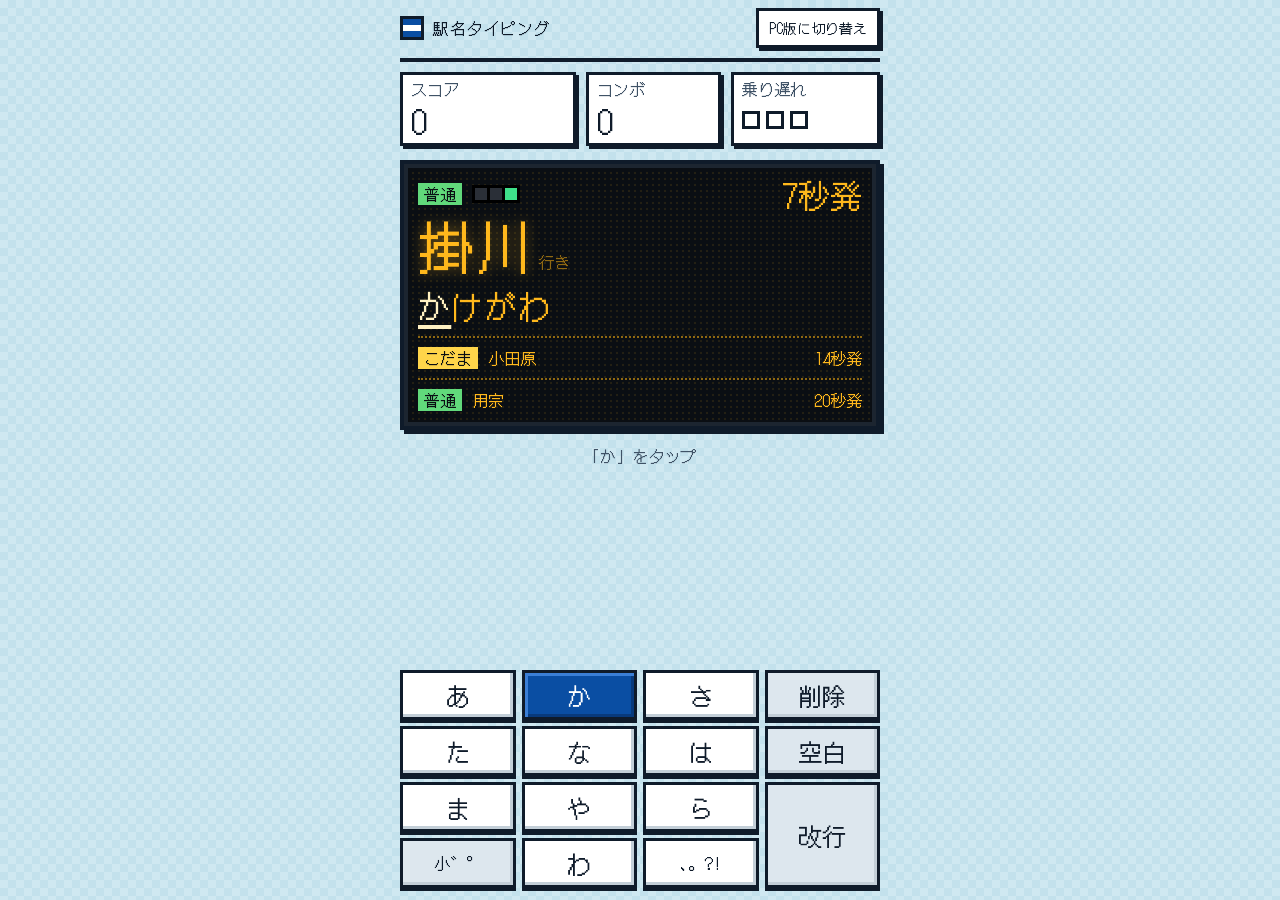
==== play.html @ 7729de99 "分割 分割しました。" ====
<!doctype html>
<html lang="ja" data-mode="mobile">
<head>
<meta charset="utf-8">
<meta name="viewport" content="width=device-width,initial-scale=1,viewport-fit=cover">
<title>駅名タイピング プレイ中</title>
<link rel="preconnect" href="https://fonts.googleapis.com">
<link rel="preconnect" href="https://fonts.gstatic.com" crossorigin>
<link href="https://fonts.googleapis.com/css2?family=DotGothic16&display=swap" rel="stylesheet">
<link rel="stylesheet" href="css/base.css">
<link rel="stylesheet" href="css/board.css">
<link rel="stylesheet" href="css/play.css">
<link rel="stylesheet" href="css/keys.css">
<script src="js/mode.js"></script>
</head>
<body>
<div class="app" id="app">
  <header class="top">
    <div class="brand">
      <svg width="24" height="24" viewBox="0 0 8 8" shape-rendering="crispEdges" aria-hidden="true"><rect width="8" height="8" fill="#0f1b2a"/><rect x="1" y="1" width="6" height="6" fill="#0a4ea3"/><rect x="1" y="3" width="6" height="2" fill="#fff"/><rect x="3" y="2" width="2" height="4" fill="#0a4ea3"/><rect x="3" y="3" width="2" height="2" fill="#fff"/></svg>
      <span class="name">駅名タイピング</span>
    </div>
    <button type="button" class="mode" id="modeBtn">PC版に切り替え</button>
  </header>

  <main class="stage">
    <section class="screen">
      <div class="hud">
        <div class="cell"><span class="lab">スコア</span><span class="val" id="scoreEl">0</span></div>
        <div class="cell"><span class="lab">コンボ</span><span class="val"><span id="comboEl">0</span><span class="mult" id="multEl"></span></span></div>
        <div class="cell"><span class="lab">乗り遅れ</span><span class="lives" id="lives" aria-label="乗り遅れ回数"><i></i><i></i><i></i></span></div>
      </div>
      <div class="board" id="board">
        <div class="brow front" id="rowF">
          <div class="meta"><span class="ty" id="fTy">普通</span><span class="sig" id="sig" data-s="g"><i class="r"></i><i class="y"></i><i class="g"></i></span><span class="tm" id="fTm">0秒発</span></div>
          <div class="dest"><span id="dest"></span><small>行き</small></div>
          <div class="yomi" id="yomi"></div>
          <div class="romaji" id="romaji"></div>
        </div>
        <div class="sub" id="row2"><span class="ty"></span><span class="dst"></span><span class="tm"></span></div>
        <div class="sub" id="row3"><span class="ty"></span><span class="dst"></span><span class="tm"></span></div>
      </div>
      <p class="hint" id="hint">&nbsp;</p>
    </section>
  </main>

  <div class="kb" id="kb" aria-label="画面キーボード"></div>
  <div class="kana" id="kana" aria-label="かなキーパッド"></div>
</div>
<script src="js/data.js"></script>
<script src="js/romaji.js"></script>
<script src="js/kana.js"></script>
<script src="js/common.js"></script>
<script src="js/keys.js"></script>
<script src="js/play.js"></script>
</body>
</html>
---- css/base.css ----
/* 単体のHTMLとして開いたときの下地（画面端の安全領域、hidden属性） */
:root{box-sizing:border-box;padding-top:env(safe-area-inset-top,0px);padding-bottom:env(safe-area-inset-bottom,0px)}
html{scroll-padding-top:env(safe-area-inset-top,0px)}
body{margin:0}
img{max-width:100%}
[hidden]{display:none!important}

/* Layout: pixel-art UI. Square 4px-bordered panels with hard offset shadows on a checkered sky ground; one dot-matrix face (DotGothic16) at multiples of 16px. The focal object is a dark LED departure board: one big front row (the train to catch, with its "◯秒発" countdown, a 3-lamp departure signal and the typing line) plus two queued rows. Time is shown three ways: LED seconds, signal lamps, and a blink when departure is imminent. */
:root{
  --paper:#cfe8f1;
  --paper-2:#c3e1ec;
  --ink:#0f1b2a;
  --ink-soft:#3f5266;
  --panel:#ffffff;
  --blue:#0a4ea3;
  --blue-hi:#3b7fd6;
  --blue-deep:#083a7c;
  --board:#0a0e13;
  --led:#ffb81c;
  --led-dim:#8f6812;
  --led-hot:#fff1c2;
  --miss:#ff5a4f;
  --ok:#0a6b3a;
  --bad:#b3261e;
  --key:#ffffff;
  --key-shade:#c3cfd8;
  --ty-futsu:#61d97b;
  --ty-kodama:#ffd54a;
  --ty-hikari:#62b7ff;
  --ty-nozomi:#ff6b5e;
  --sig-g:#3ee08a;
  --sig-y:#ffd23f;
  --sig-r:#ff5a4f;
  --sig-off:#2a2f37;
  --font-ui:"DotGothic16","Hiragino Sans","Yu Gothic",monospace;
  --font-led:"DotGothic16","Hiragino Sans","Yu Gothic",monospace;
  color-scheme:light;
}
html,body{height:100%}
body{
  box-sizing:border-box;
  background-color:var(--paper);
  background-image:conic-gradient(var(--paper-2) 25%,var(--paper) 0 50%,var(--paper-2) 0 75%,var(--paper) 0);
  background-size:16px 16px;
  color:var(--ink);font-family:var(--font-ui);font-size:16px;font-weight:400;
  padding-block:8px 12px;
  padding-left:max(16px,env(safe-area-inset-left,0px));
  padding-right:max(16px,env(safe-area-inset-right,0px));
  -webkit-user-select:none;user-select:none;-webkit-touch-callout:none;
  -webkit-tap-highlight-color:transparent;
}
.app{
  --dest:clamp(40px,6.5vh,56px);--yomi:16px;--rom:32px;--tm:32px;--pad:14px;
  --key-h:50px;--key-font:24px;--kk-h:clamp(38px,6.8vh,50px);
  min-height:100%;max-width:480px;margin:0 auto;display:flex;flex-direction:column;gap:10px;
  touch-action:manipulation;
}
html[data-mode="pc"] .app{--dest:88px;--yomi:24px;--rom:48px;--tm:48px;--pad:28px;--key-h:44px;--key-font:16px;max-width:1040px;gap:14px}

.top{display:flex;flex-wrap:wrap;align-items:center;justify-content:space-between;gap:8px 12px;padding-bottom:10px;border-bottom:4px solid var(--ink)}
.brand{display:flex;align-items:center;gap:8px;min-width:0}
.brand svg{flex:none;display:block}
.brand .name{font-size:16px;letter-spacing:.06em;white-space:nowrap}
.mode{
  flex:none;min-height:40px;padding:4px 10px;border:3px solid var(--ink);border-radius:0;
  background:var(--panel);color:var(--ink);font:14px var(--font-ui);box-shadow:3px 3px 0 var(--ink);
}
.mode:active{transform:translate(3px,3px);box-shadow:none;background:var(--paper)}
.mode:focus-visible,.btn:focus-visible,.seg:focus-visible{outline:4px solid var(--blue-hi);outline-offset:2px}

.stage{flex:1;display:flex;flex-direction:column;min-height:0}
.screen{flex:1;display:flex;flex-direction:column;gap:14px;min-width:0}
html[data-mode="pc"] .screen{width:100%;max-width:860px;margin-inline:auto}

.eyebrow{margin:0;font-size:16px;letter-spacing:.14em;color:var(--blue)}
h1{margin:0;font-size:32px;line-height:1.25;font-weight:400;text-wrap:balance;text-shadow:3px 3px 0 #fff}
.lead{margin:0;font-size:16px;line-height:1.8;color:var(--ink-soft);max-width:34em}
.best{margin:0;font-size:16px;color:var(--ink-soft);font-variant-numeric:tabular-nums}
.best b{color:var(--ink);font-weight:400;background:var(--panel);padding:0 6px;border:2px solid var(--ink)}
.pc-only{display:none}
html[data-mode="pc"] .pc-only{display:block}
html[data-mode="pc"] .mobile-only{display:none}

.btn{
  min-height:64px;border:4px solid var(--ink);border-radius:0;background:var(--blue);color:#fff;
  font:32px var(--font-ui);letter-spacing:.12em;
  box-shadow:inset 4px 4px 0 var(--blue-hi),inset -4px -4px 0 var(--blue-deep),4px 4px 0 var(--ink);
}
.btn:active{transform:translate(4px,4px);box-shadow:inset 4px 4px 0 var(--blue-hi),inset -4px -4px 0 var(--blue-deep)}
html[data-mode="pc"] .btn{max-width:320px}
.kbd-hint{margin:0;font-size:16px;color:var(--ink-soft)}
/* ボタンは button と a の両方に使う（画面遷移は a） */
.btn{display:flex;align-items:center;justify-content:center;box-sizing:border-box;text-decoration:none}
.btn-alt{min-height:48px;font-size:20px;background:var(--panel);color:var(--ink);box-shadow:inset -4px -4px 0 var(--key-shade),4px 4px 0 var(--ink)}
.btn-alt:active{background:var(--paper);box-shadow:inset -4px -4px 0 var(--key-shade)}
---- css/board.css ----
/* 発車標（スタートの見本とプレイ画面で共通） */
.board{
  display:grid;gap:8px;padding:var(--pad);border:4px solid var(--ink);border-radius:0;
  font-family:var(--font-led);color:var(--led);
  background-color:var(--board);
  background-image:radial-gradient(rgba(255,184,28,.1) 1px,transparent 1.6px);background-size:6px 6px;
  box-shadow:inset 0 0 0 4px #1c2530,4px 4px 0 var(--ink);min-width:0;
}
.brow{display:grid;gap:4px;min-width:0}
.meta{display:flex;align-items:center;gap:10px}
.ty{display:inline-block;padding:0 6px;font-size:16px;line-height:22px;color:var(--board);background:var(--ty-futsu);white-space:nowrap;flex:none}
.ty[data-t="こだま"]{background:var(--ty-kodama)}
.ty[data-t="ひかり"]{background:var(--ty-hikari)}
.ty[data-t="のぞみ"]{background:var(--ty-nozomi)}
.sig{display:inline-flex;gap:3px;padding:3px;background:#000;flex:none}
.sig i{display:block;width:12px;height:12px;background:var(--sig-off)}
.sig[data-s="r"] .r{background:var(--sig-r)}
.sig[data-s="y"] .y{background:var(--sig-y)}
.sig[data-s="g"] .g{background:var(--sig-g)}
.tm{margin-left:auto;font-size:var(--tm);line-height:1;white-space:nowrap;font-variant-numeric:tabular-nums}
.dest{display:flex;align-items:baseline;gap:8px;font-size:var(--dest);line-height:1.1;text-shadow:0 0 14px rgba(255,184,28,.45);overflow-wrap:anywhere}
.dest small{font-size:16px;color:var(--led-dim);text-shadow:none;white-space:nowrap}
.yomi{font-size:var(--yomi);letter-spacing:.12em}
.romaji{font-size:var(--rom);letter-spacing:.04em;margin-top:2px;overflow-wrap:anywhere;min-height:1.3em}
.romaji .done{color:var(--led-dim)}
.romaji .cur{color:var(--led-hot);text-decoration:underline;text-underline-offset:6px;text-decoration-thickness:4px}
.romaji .cur.part{opacity:.7}
.romaji .rest{color:var(--led)}
.sub{display:flex;align-items:center;gap:10px;min-width:0;font-size:16px;border-top:2px dotted var(--led-dim);padding-top:8px}
.sub .dst{flex:1;min-width:0;white-space:nowrap;overflow:hidden;text-overflow:ellipsis}
.sub .tm{font-size:16px}
html[data-mode="pc"] .sub{font-size:24px}
html[data-mode="pc"] .sub .tm{font-size:24px}
html[data-mode="pc"] .ty{font-size:16px}
html[data-mode="mobile"] .yomi{display:none}
---- css/play.css ----
/* プレイ画面: 表示ボード、警告アニメーション、ヒント */
/* HUD */
.hud{display:grid;grid-template-columns:1.3fr 1fr 1.1fr;gap:10px}
.cell{border:3px solid var(--ink);background:var(--panel);box-shadow:3px 3px 0 var(--ink);padding:2px 8px 4px;min-width:0}
.lab{display:block;font-size:16px;color:var(--ink-soft);white-space:nowrap}
.val{display:block;font-size:32px;line-height:1.2;font-variant-numeric:tabular-nums;white-space:nowrap}
.mult{font-size:12px;color:var(--blue);margin-left:4px}
.lives{display:flex;gap:6px;align-items:center;height:38px}
.lives i{display:block;width:18px;height:18px;border:3px solid var(--ink);background:#fff;box-sizing:border-box}
.lives i.x{background:var(--miss)}

.board.urgent .front .tm{animation:blink .5s steps(1) infinite}
.board.miss{animation:shake .28s steps(4);box-shadow:inset 0 0 0 4px var(--miss),4px 4px 0 var(--ink)}
.board.arrive{animation:arrive .32s steps(4)}
@keyframes blink{50%{opacity:.2}}
@keyframes shake{0%,100%{transform:translateX(0)}25%{transform:translateX(-8px)}75%{transform:translateX(8px)}}
@keyframes arrive{0%{filter:brightness(2)}100%{filter:brightness(1)}}
.hint{margin:0;min-height:1.4em;font-size:16px;color:var(--ink-soft);text-align:center}
.hint.ok{color:var(--ok)}
.hint.bad{color:var(--bad)}

@media (prefers-reduced-motion:reduce){
  .board.miss,.board.arrive,.board.urgent .front .tm{animation:none}
}
---- css/keys.css ----
/* Romaji keyboard (PC guide) */
.kb{display:grid;gap:8px;margin-top:auto;padding-top:4px}
html[data-mode="pc"] .kb{width:100%;max-width:640px;margin-inline:auto;pointer-events:none}
.row{display:flex;gap:6px;justify-content:center}
.row.r2{padding-inline:4.5%}
.row.r3{padding-inline:13%}
.key{
  flex:1 1 0;min-width:0;height:var(--key-h);padding:0;border:3px solid var(--ink);border-radius:0;
  background:var(--key);color:var(--ink);font:var(--key-font) var(--font-ui);text-transform:uppercase;
  box-shadow:inset -3px -3px 0 var(--key-shade),0 3px 0 var(--ink);
}
.key.next{background:var(--blue);color:#fff;box-shadow:inset 3px 3px 0 var(--blue-hi),inset -3px -3px 0 var(--blue-deep),0 3px 0 var(--ink)}
.key.down{transform:translateY(3px);box-shadow:inset -3px -3px 0 var(--key-shade)}
.key.next.down{box-shadow:inset 3px 3px 0 var(--blue-hi),inset -3px -3px 0 var(--blue-deep)}
.key.bad{background:#ffb3ad;box-shadow:inset -3px -3px 0 #e0837b,0 3px 0 var(--ink)}

/* Kana flick pad (mobile mode): 12-key layout with a right-hand column */
html[data-mode="mobile"] .kb,html[data-mode="pc"] .kana{display:none}
.kana{position:relative;display:grid;grid-template-columns:repeat(4,minmax(0,1fr));grid-auto-rows:var(--kk-h);gap:6px;margin-top:auto;padding-top:4px;touch-action:none}
.kkey{position:relative;height:auto;font-size:24px;text-transform:none;touch-action:none}
.kkey.sm{font-size:16px}
.kkey.fn{background:#dde7ee}
.kkey .kc{pointer-events:none}
.kkey.next::after{content:"";position:absolute;display:none;width:12px;height:12px;background:#fff}
.kkey.next[data-dir="1"]::after{display:block;left:5px;top:50%;margin-top:-6px;clip-path:polygon(100% 0,0 50%,100% 100%)}
.kkey.next[data-dir="2"]::after{display:block;top:4px;left:50%;margin-left:-6px;clip-path:polygon(50% 0,0 100%,100% 100%)}
.kkey.next[data-dir="3"]::after{display:block;right:5px;top:50%;margin-top:-6px;clip-path:polygon(0 0,100% 50%,0 100%)}
.kkey.next[data-dir="4"]::after{display:block;bottom:4px;left:50%;margin-left:-6px;clip-path:polygon(0 0,100% 0,50% 100%)}
.kkey[data-n]::before{content:"×" attr(data-n);position:absolute;right:5px;top:3px;font-size:12px;color:#fff}
.pop{position:absolute;inset:0;z-index:6;pointer-events:none}
.pop .pc{position:absolute;display:grid;place-items:center;border:3px solid var(--ink);background:var(--panel);box-shadow:3px 3px 0 var(--ink);font:28px var(--font-ui);color:var(--ink);box-sizing:border-box}
.pop .pc.sel{background:var(--blue);color:#fff}
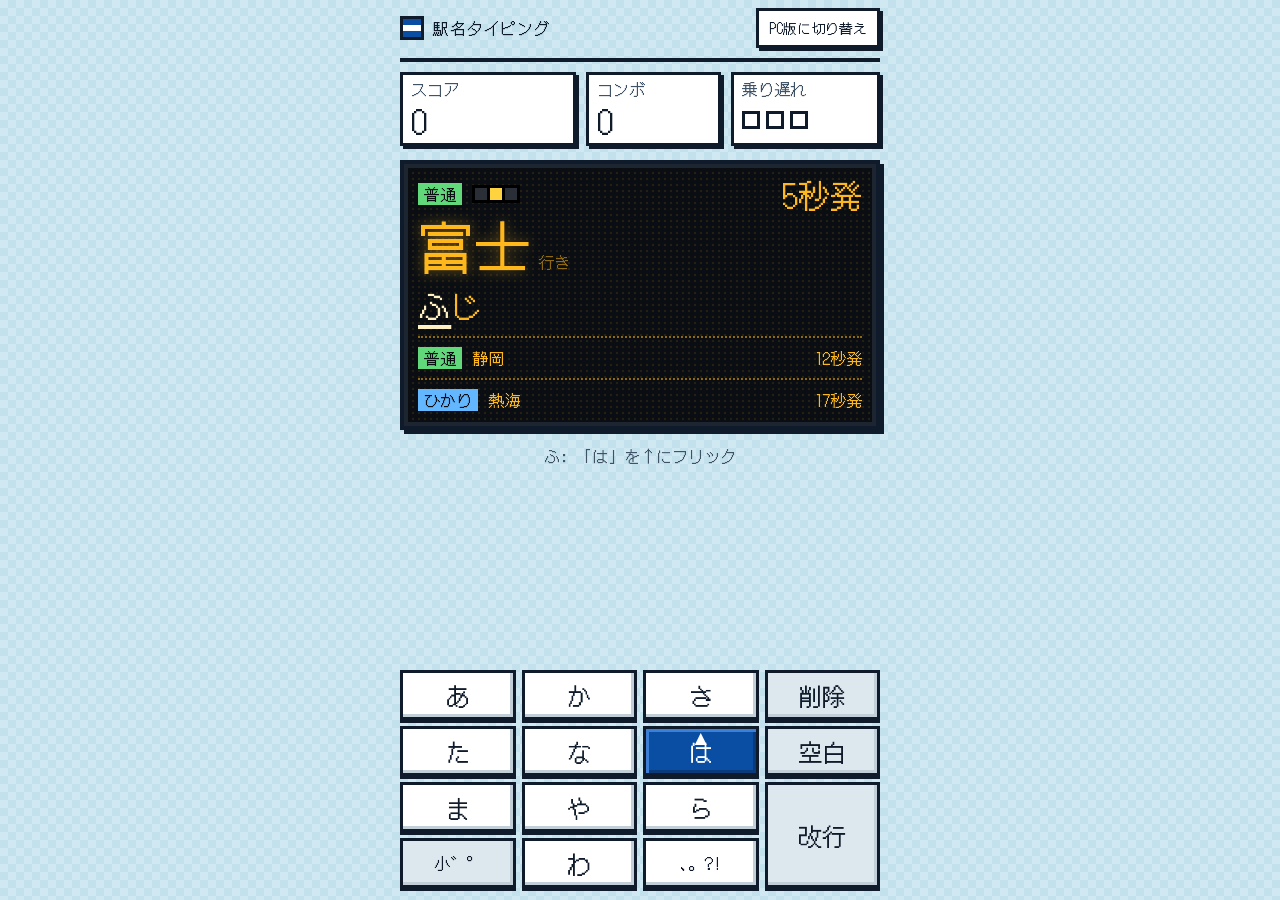
==== commit fea0f316: "-1 demo版" ====
--- a/play.html
+++ b/play.html
@@ -25,10 +25,11 @@
 
   <main class="stage">
     <section class="screen">
-      <div class="hud">
-        <div class="cell"><span class="lab">スコア</span><span class="val" id="scoreEl">0</span></div>
-        <div class="cell"><span class="lab">コンボ</span><span class="val"><span id="comboEl">0</span><span class="mult" id="multEl"></span></span></div>
-        <div class="cell"><span class="lab">乗り遅れ</span><span class="lives" id="lives" aria-label="乗り遅れ回数"><i></i><i></i><i></i></span></div>
+      <p class="course" id="courseEl" hidden></p>
+      <div class="hud" id="hud">
+        <div class="cell"><span class="lab" id="lab1">スコア</span><span class="val" id="scoreEl">0</span></div>
+        <div class="cell"><span class="lab" id="lab2">コンボ</span><span class="val"><span id="comboEl">0</span><span class="mult" id="multEl"></span></span></div>
+        <div class="cell"><span class="lab" id="lab3">乗り遅れ</span><span class="lives" id="lives" aria-label="乗り遅れ回数"><i></i><i></i><i></i></span><span class="val" id="missEl" hidden>0</span></div>
       </div>
       <div class="board" id="board">
         <div class="brow front" id="rowF">
--- a/css/play.css
+++ b/css/play.css
@@ -22,3 +22,8 @@
 @media (prefers-reduced-motion:reduce){
   .board.miss,.board.arrive,.board.urgent .front .tm{animation:none}
 }
+
+/* タイムアタック: 時間・乗車数・ミスを表示 */
+.course{margin:0;font-size:16px;letter-spacing:.06em;color:var(--blue)}
+.hud.ta{grid-template-columns:1.5fr 1.2fr .8fr}
+.hud.ta .val{font-size:28px}
